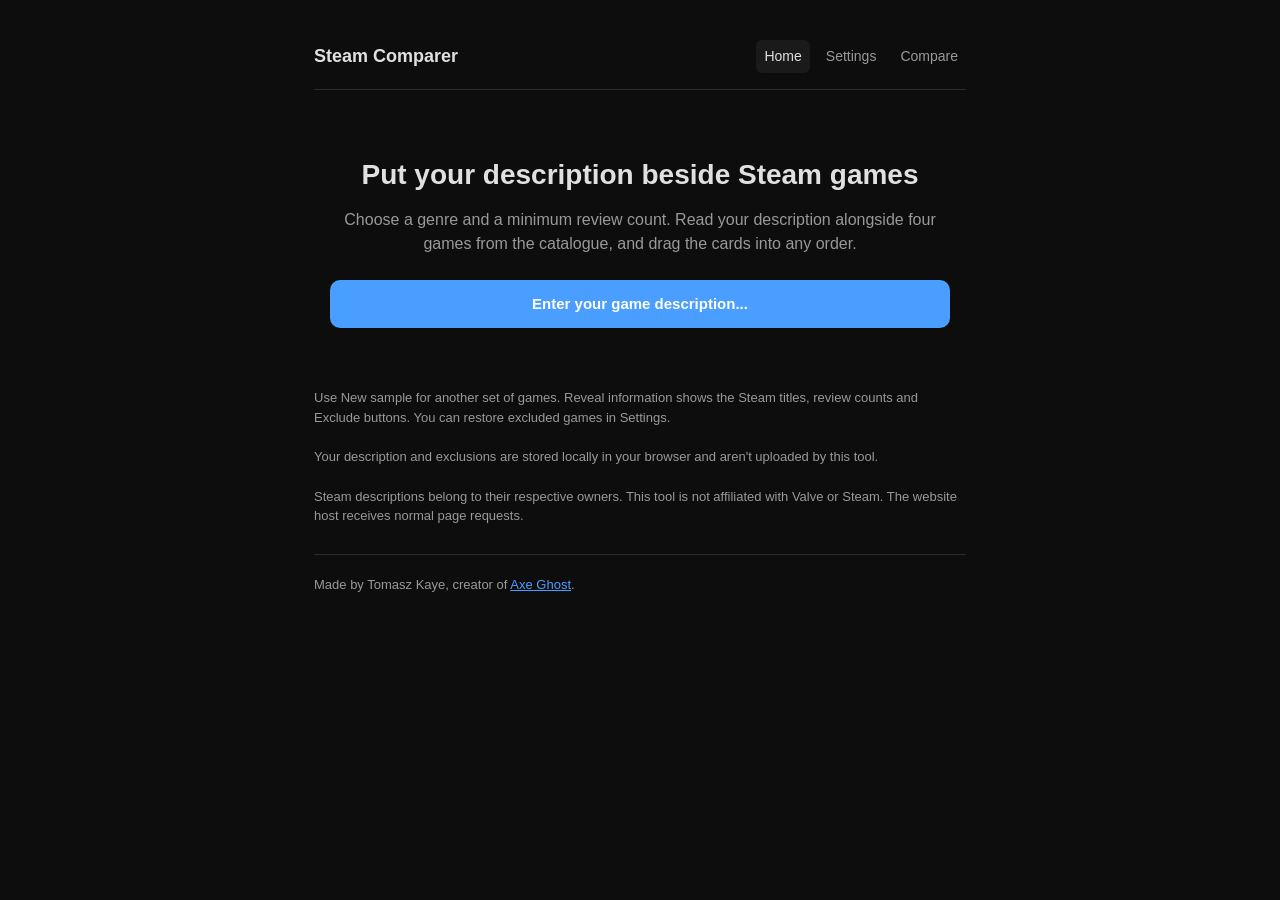
==== static/index.html @ e2fc807a "Clarify homepage description entry button" ====
<!DOCTYPE html>
<html lang="en">
<head>
<meta charset="UTF-8">
<meta name="viewport" content="width=device-width, initial-scale=1.0">
<meta name="description" content="Put your game description alongside four Steam descriptions. Filter by genre and review count, rearrange the cards, and exclude familiar games.">
<title>Steam Description Comparer</title>
<link rel="icon" type="image/svg+xml" href="favicon.svg">
<link rel="stylesheet" href="style.css?v=4">
</head>
<body>
<div class="container">
  <header>
    <h1>Steam Comparer</h1>
    <nav aria-label="Main navigation">
      <a href="index.html" aria-current="page">Home</a>
      <a href="settings.html">Settings</a>
      <a href="compare.html">Compare</a>
    </nav>
  </header>
  <div class="hero">
    <h2>Put your description beside Steam games</h2>
    <p>Choose a genre and a minimum review count. Read your description alongside four games from the catalogue, and drag the cards into any order.</p>
    <div class="hero-links">
      <a href="settings.html" class="btn btn-primary btn-block">Enter your game description...</a>
    </div>
  </div>
  <p class="page-note">Use New sample for another set of games. Reveal information shows the Steam titles, review counts and Exclude buttons. You can restore excluded games in Settings.</p>
  <p class="page-note">Your description and exclusions are stored locally in your browser and aren't uploaded by this tool.</p>
  <p class="page-note">Steam descriptions belong to their respective owners. This tool is not affiliated with Valve or Steam. The website host receives normal page requests.</p>
  <hr class="footer-divider">
  <footer class="page-note"><p>Made by Tomasz Kaye, creator of <a href="https://store.steampowered.com/app/2712670/Axe_Ghost/">Axe Ghost</a>.</p></footer>
</div>

</body>
</html>
---- static/style.css ----
:root {
  --bg: #0d0d0d;
  --surface: #1a1a1a;
  --surface2: #242424;
  --border: #2a2a2a;
  --text: #e0e0e0;
  --text2: #999;
  --accent: #4a9eff;
  --accent-dim: #2a5a9e;
  --green: #4caf50;
  --radius: 10px;
}

*, *::before, *::after { box-sizing: border-box; margin: 0; padding: 0; }
[hidden] { display: none !important; }

body {
  font-family: -apple-system, BlinkMacSystemFont, "Segoe UI", Roboto, sans-serif;
  background: var(--bg);
  color: var(--text);
  line-height: 1.5;
  min-height: 100vh;
}

.container { max-width: 700px; margin: 0 auto; padding: 16px; }
a { color: var(--accent); }

header {
  display: flex;
  align-items: center;
  justify-content: space-between;
  gap: 16px;
  padding: 16px 0;
  border-bottom: 1px solid var(--border);
  margin-bottom: 24px;
}
header h1 { font-size: 18px; font-weight: 600; }
header nav { display: flex; gap: 8px; flex-wrap: wrap; }
header nav a {
  color: var(--text2);
  text-decoration: none;
  font-size: 14px;
  padding: 6px 8px;
  border-radius: 6px;
}
header nav a:hover, header nav a[aria-current="page"] { color: var(--text); background: var(--surface); }

h2 { font-size: 22px; font-weight: 600; margin-bottom: 16px; }
h3 { font-size: 16px; font-weight: 500; margin-bottom: 12px; color: var(--text2); }
p { color: var(--text2); margin-bottom: 12px; }
label { display: block; font-size: 14px; font-weight: 500; margin-bottom: 6px; color: var(--text2); }

textarea, select, input {
  width: 100%;
  background: var(--surface);
  border: 1px solid var(--border);
  border-radius: var(--radius);
  color: var(--text);
  padding: 12px;
  font-size: 15px;
  font-family: inherit;
}
textarea:focus, select:focus, input:focus { outline: none; border-color: var(--accent); }
textarea { resize: vertical; min-height: 120px; }
select { cursor: pointer; }
.form-group { margin-bottom: 20px; }

.btn {
  display: inline-flex;
  align-items: center;
  justify-content: center;
  gap: 8px;
  padding: 12px 24px;
  border: none;
  border-radius: var(--radius);
  font-size: 15px;
  font-weight: 600;
  cursor: pointer;
  min-height: 48px;
  text-decoration: none;
}
.btn-primary { background: var(--accent); color: #fff; }
.btn-primary:hover { background: #3a8eef; }
.btn-secondary { background: var(--surface); color: var(--text); border: 1px solid var(--border); }
.btn-secondary:hover { background: var(--surface2); }
.btn-block { width: 100%; }
button:disabled { opacity: .45; cursor: not-allowed; }
button:focus-visible, a:focus-visible { outline: 2px solid var(--accent); outline-offset: 3px; }
.actions { display: flex; gap: 12px; margin-top: 24px; flex-wrap: wrap; }
.actions .btn { flex: 1; min-width: 120px; }

.status { padding: 14px 16px; border-radius: var(--radius); margin-bottom: 16px; font-weight: 500; }
.status-success { background: rgba(76, 175, 80, .15); color: var(--green); border: 1px solid rgba(76, 175, 80, .3); }
.status-info { background: rgba(74, 158, 255, .1); color: var(--accent); border: 1px solid rgba(74, 158, 255, .2); }
.page-note { font-size: 13px; margin-top: 20px; overflow-wrap: anywhere; }
.page-note:empty { display: none; }
.footer-divider { border: 0; border-top: 1px solid var(--border); margin-top: 28px; }
footer.page-note { padding-top: 20px; margin-top: 0; }

.hero { text-align: center; padding: 40px 16px; }
.hero h2 { font-size: 28px; margin-bottom: 12px; }
.hero p { font-size: 16px; margin-bottom: 24px; }
.hero-links { display: flex; flex-direction: column; gap: 12px; max-width: 300px; margin: 0 auto; }
.empty-state { text-align: center; padding: 48px 16px; color: var(--text2); }
.empty-state p { font-size: 15px; }

.settings-section { margin-top: 36px; padding-top: 24px; border-top: 1px solid var(--border); }
.excluded-games { list-style: none; margin: 16px 0; }
.excluded-games li { display: flex; align-items: center; justify-content: space-between; gap: 16px; padding: 12px 0; border-bottom: 1px solid var(--border); }
.excluded-games li > div { min-width: 0; overflow-wrap: anywhere; }
.excluded-games .btn { flex-shrink: 0; padding: 8px 16px; }

/* Descriptions stay in one movable group, including the user's draft. */
.comparison-container { max-width: 800px; }
.comparison-toolbar { display: flex; align-items: flex-start; justify-content: space-between; gap: 20px; margin-bottom: 12px; }
.comparison-toolbar h2 { margin-bottom: 6px; }
.comparison-toolbar p { margin-bottom: 0; font-size: 14px; }
.comparison-toolbar .btn { flex-shrink: 0; }
.comparison-toolbar-actions { display: flex; flex-wrap: wrap; justify-content: flex-end; gap: 10px; }
.comparison-pool-note { font-size: 13px; margin-bottom: 20px; }
.description-column { display: flex; flex-direction: column; gap: 18px; }
.description-card {
  min-width: 0;
  display: flex;
  flex-direction: column;
  border: 1px solid var(--border);
  border-radius: var(--radius);
  background: var(--surface);
  padding: 18px;
  overflow-wrap: anywhere;
}
.description-card-heading { display: flex; align-items: flex-start; gap: 10px; margin-bottom: 18px; }
.description-card h3 { font-size: 16px; line-height: 1.4; color: var(--text); margin: 0 0 5px; font-weight: 600; }
.description-game-title a { color: var(--text); text-decoration-color: var(--text2); text-underline-offset: 3px; }
.description-game-title a:hover { color: var(--accent); }
.description-game-title { margin-bottom: 5px; font-weight: 600; }
.steam-game-information { margin-bottom: 16px; }
.description-source { font-size: 12px; margin: 0; }
.description-drag-handle {
  display: flex;
  align-items: center;
  justify-content: center;
  color: var(--text2);
  width: 30px;
  min-height: 40px;
  margin: -8px 0 0 -6px;
  flex-shrink: 0;
  font-size: 20px;
  cursor: grab;
  touch-action: none;
  user-select: none;
}
.description-drag-handle:active { cursor: grabbing; }
.description-text { color: var(--text); font-size: 15px; line-height: 1.7; white-space: pre-wrap; margin: 0 0 24px; }
.description-card-actions { display: flex; align-items: center; justify-content: space-between; gap: 12px; margin-top: auto; }
.description-move-controls { display: flex; gap: 6px; }
.description-move-controls button {
  width: 38px;
  min-height: 38px;
  border: 1px solid var(--border);
  background: var(--surface2);
  color: var(--text);
  border-radius: 6px;
  font-size: 19px;
  cursor: pointer;
}
.description-move-controls button:disabled { cursor: not-allowed; }
.exclude-game-btn { min-height: 38px; font-size: 13px; padding: 8px 14px; }
.description-drag-placeholder { opacity: .3; border-style: dashed; }
.description-being-dragged { box-shadow: 0 4px 18px rgba(74, 158, 255, .18); }

@media (min-width: 600px) {
  .container { padding: 24px; }
  .hero-links { flex-direction: row; max-width: none; }
}
@media (max-width: 480px) {
  header { align-items: flex-start; flex-direction: column; gap: 10px; }
  header nav { gap: 2px; }
  header nav a { padding: 5px 8px; }
  .comparison-toolbar { flex-direction: column; gap: 14px; }
  .comparison-toolbar-actions { width: 100%; }
  .comparison-toolbar .btn { width: 100%; }
}
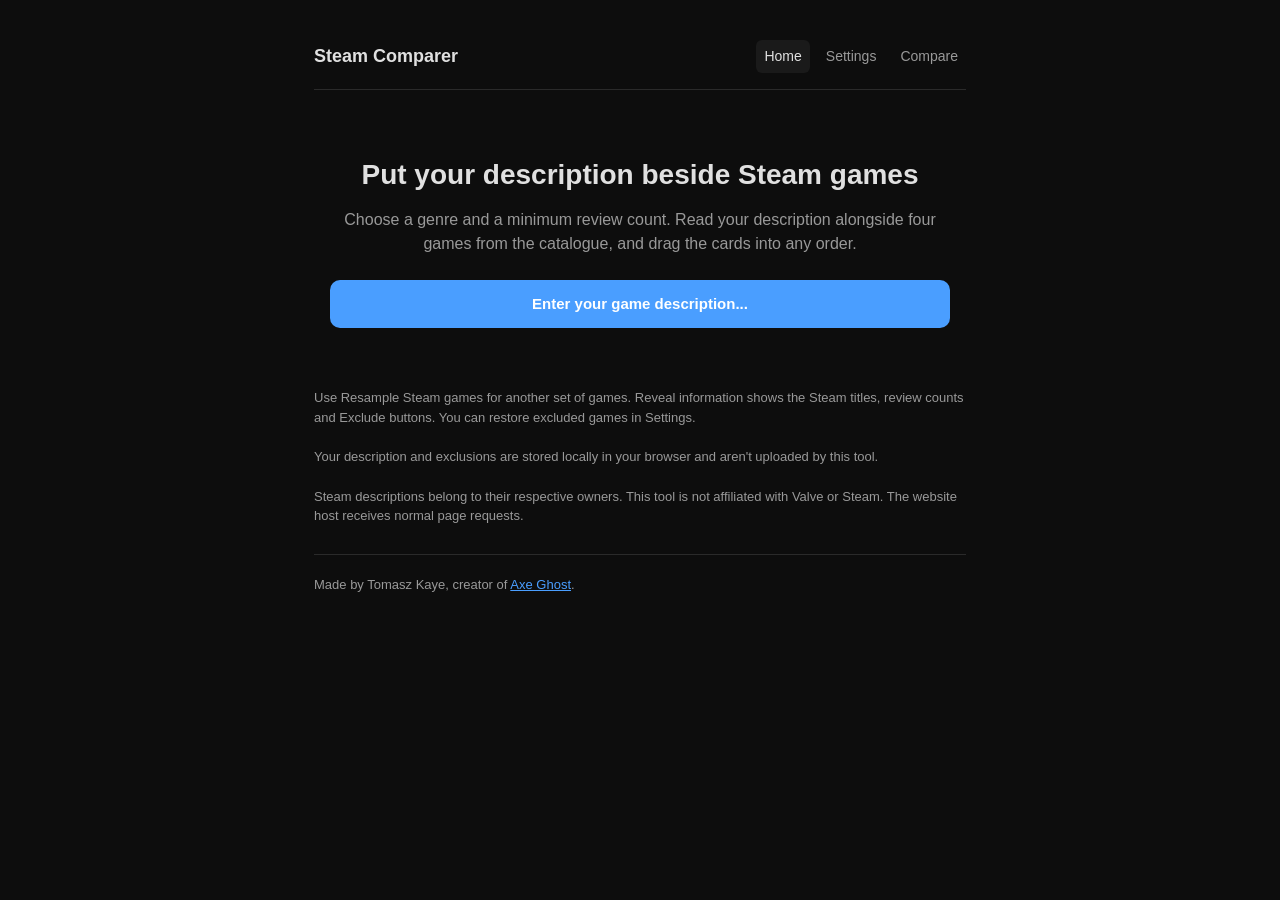
==== commit 6763f724: "Copy comparison descriptions and clarify resampling control" ====
--- a/static/index.html
+++ b/static/index.html
@@ -6,7 +6,7 @@
 <meta name="description" content="Put your game description alongside four Steam descriptions. Filter by genre and review count, rearrange the cards, and exclude familiar games.">
 <title>Steam Description Comparer</title>
 <link rel="icon" type="image/svg+xml" href="favicon.svg">
-<link rel="stylesheet" href="style.css?v=4">
+<link rel="stylesheet" href="style.css?v=5">
 </head>
 <body>
 <div class="container">
@@ -25,7 +25,7 @@
       <a href="settings.html" class="btn btn-primary btn-block">Enter your game description...</a>
     </div>
   </div>
-  <p class="page-note">Use New sample for another set of games. Reveal information shows the Steam titles, review counts and Exclude buttons. You can restore excluded games in Settings.</p>
+  <p class="page-note">Use Resample Steam games for another set of games. Reveal information shows the Steam titles, review counts and Exclude buttons. You can restore excluded games in Settings.</p>
   <p class="page-note">Your description and exclusions are stored locally in your browser and aren't uploaded by this tool.</p>
   <p class="page-note">Steam descriptions belong to their respective owners. This tool is not affiliated with Valve or Steam. The website host receives normal page requests.</p>
   <hr class="footer-divider">
--- a/static/style.css
+++ b/static/style.css
@@ -112,11 +112,11 @@
 
 /* Descriptions stay in one movable group, including the user's draft. */
 .comparison-container { max-width: 800px; }
-.comparison-toolbar { display: flex; align-items: flex-start; justify-content: space-between; gap: 20px; margin-bottom: 12px; }
+.comparison-toolbar { display: flex; flex-direction: column; align-items: stretch; gap: 14px; margin-bottom: 12px; }
 .comparison-toolbar h2 { margin-bottom: 6px; }
 .comparison-toolbar p { margin-bottom: 0; font-size: 14px; }
 .comparison-toolbar .btn { flex-shrink: 0; }
-.comparison-toolbar-actions { display: flex; flex-wrap: wrap; justify-content: flex-end; gap: 10px; }
+.comparison-toolbar-actions { display: flex; flex-wrap: wrap; gap: 10px; }
 .comparison-pool-note { font-size: 13px; margin-bottom: 20px; }
 .description-column { display: flex; flex-direction: column; gap: 18px; }
 .description-card {
@@ -177,7 +177,6 @@
   header { align-items: flex-start; flex-direction: column; gap: 10px; }
   header nav { gap: 2px; }
   header nav a { padding: 5px 8px; }
-  .comparison-toolbar { flex-direction: column; gap: 14px; }
   .comparison-toolbar-actions { width: 100%; }
   .comparison-toolbar .btn { width: 100%; }
 }
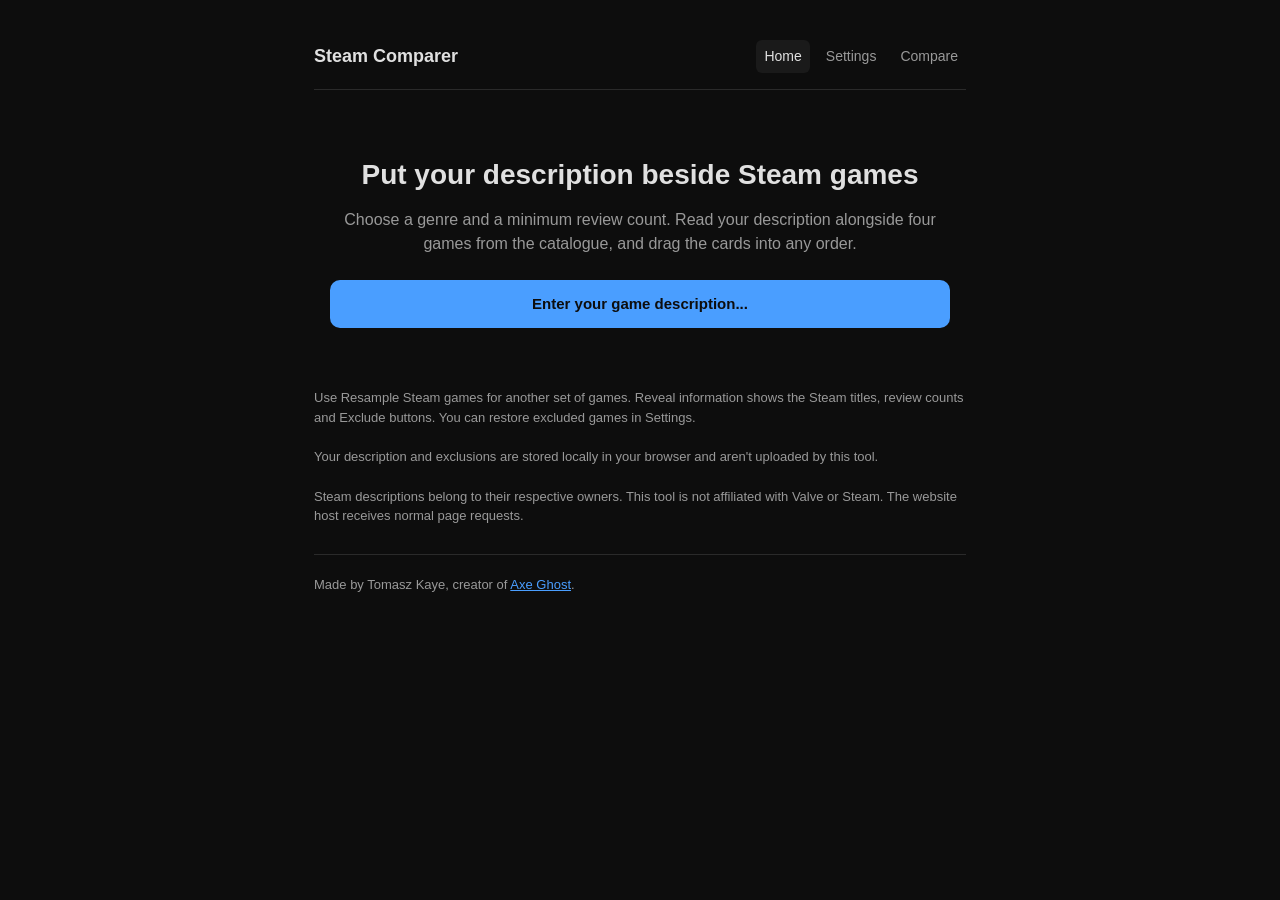
==== commit 526e32c0: "Improve primary button text contrast" ====
--- a/static/index.html
+++ b/static/index.html
@@ -6,7 +6,7 @@
 <meta name="description" content="Put your game description alongside four Steam descriptions. Filter by genre and review count, rearrange the cards, and exclude familiar games.">
 <title>Steam Description Comparer</title>
 <link rel="icon" type="image/svg+xml" href="favicon.svg">
-<link rel="stylesheet" href="style.css?v=5">
+<link rel="stylesheet" href="style.css?v=6">
 </head>
 <body>
 <div class="container">
--- a/static/style.css
+++ b/static/style.css
@@ -79,7 +79,7 @@
   min-height: 48px;
   text-decoration: none;
 }
-.btn-primary { background: var(--accent); color: #fff; }
+.btn-primary { background: var(--accent); color: var(--bg); }
 .btn-primary:hover { background: #3a8eef; }
 .btn-secondary { background: var(--surface); color: var(--text); border: 1px solid var(--border); }
 .btn-secondary:hover { background: var(--surface2); }
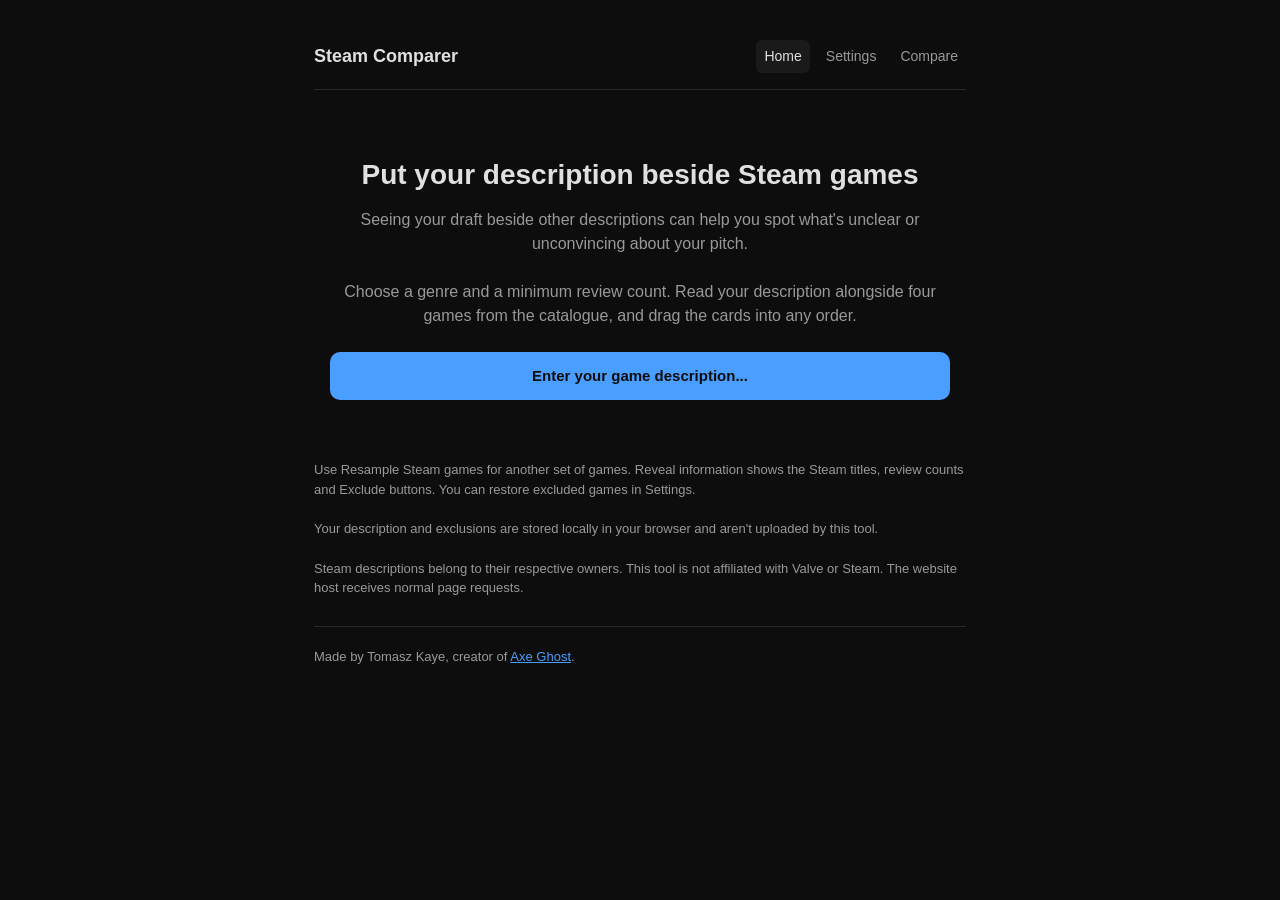
==== commit e089d5c5: "Explain the benefit of comparing descriptions" ====
--- a/static/index.html
+++ b/static/index.html
@@ -20,6 +20,7 @@
   </header>
   <div class="hero">
     <h2>Put your description beside Steam games</h2>
+    <p>Seeing your draft beside other descriptions can help you spot what's unclear or unconvincing about your pitch.</p>
     <p>Choose a genre and a minimum review count. Read your description alongside four games from the catalogue, and drag the cards into any order.</p>
     <div class="hero-links">
       <a href="settings.html" class="btn btn-primary btn-block">Enter your game description...</a>
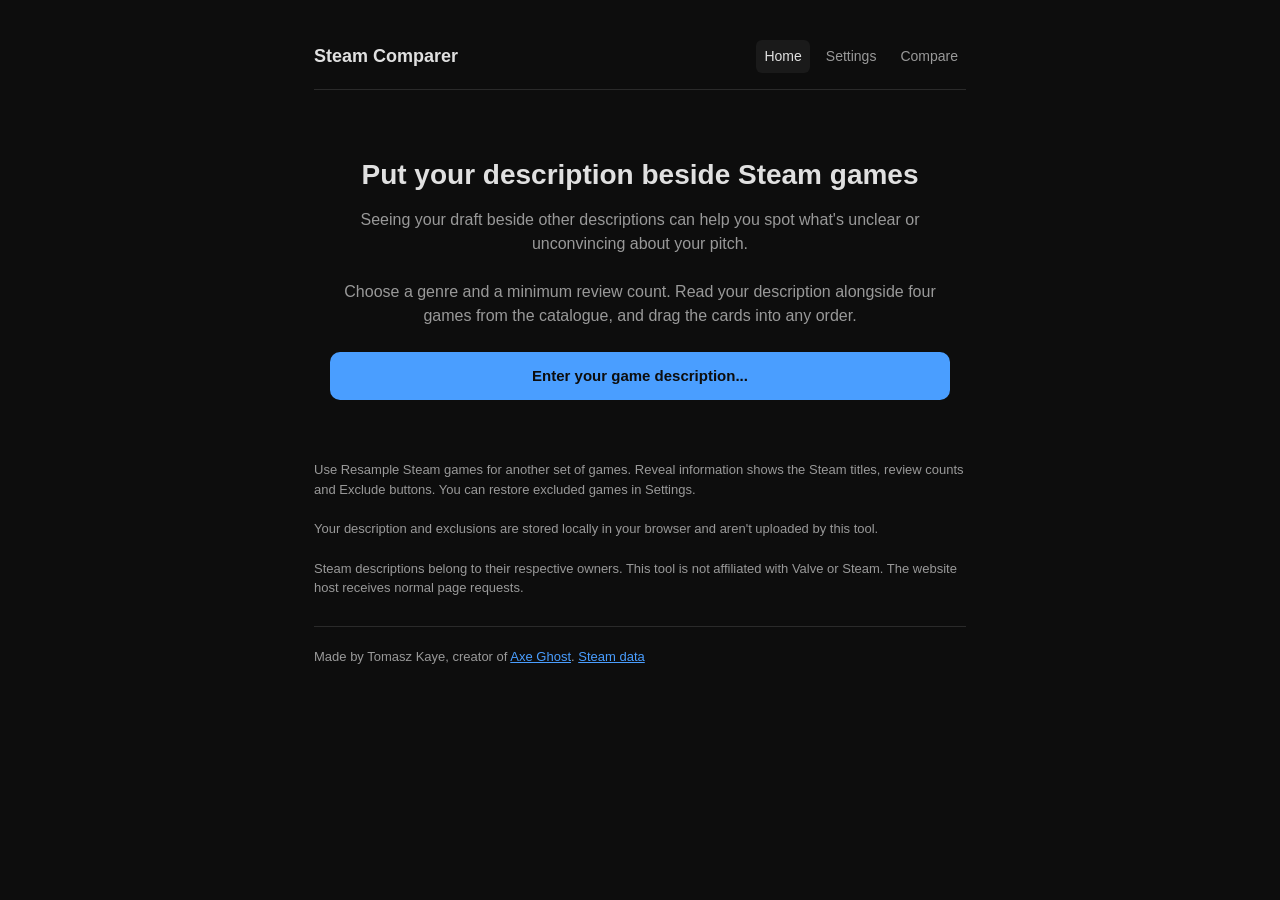
==== commit 22918267: "Publish a Steam data disclaimer linked from each footer" ====
--- a/static/index.html
+++ b/static/index.html
@@ -30,7 +30,7 @@
   <p class="page-note">Your description and exclusions are stored locally in your browser and aren't uploaded by this tool.</p>
   <p class="page-note">Steam descriptions belong to their respective owners. This tool is not affiliated with Valve or Steam. The website host receives normal page requests.</p>
   <hr class="footer-divider">
-  <footer class="page-note"><p>Made by Tomasz Kaye, creator of <a href="https://store.steampowered.com/app/2712670/Axe_Ghost/">Axe Ghost</a>.</p></footer>
+  <footer class="page-note"><p>Made by Tomasz Kaye, creator of <a href="https://store.steampowered.com/app/2712670/Axe_Ghost/">Axe Ghost</a>. <a href="steam-data.html">Steam data</a></p></footer>
 </div>
 
 </body>
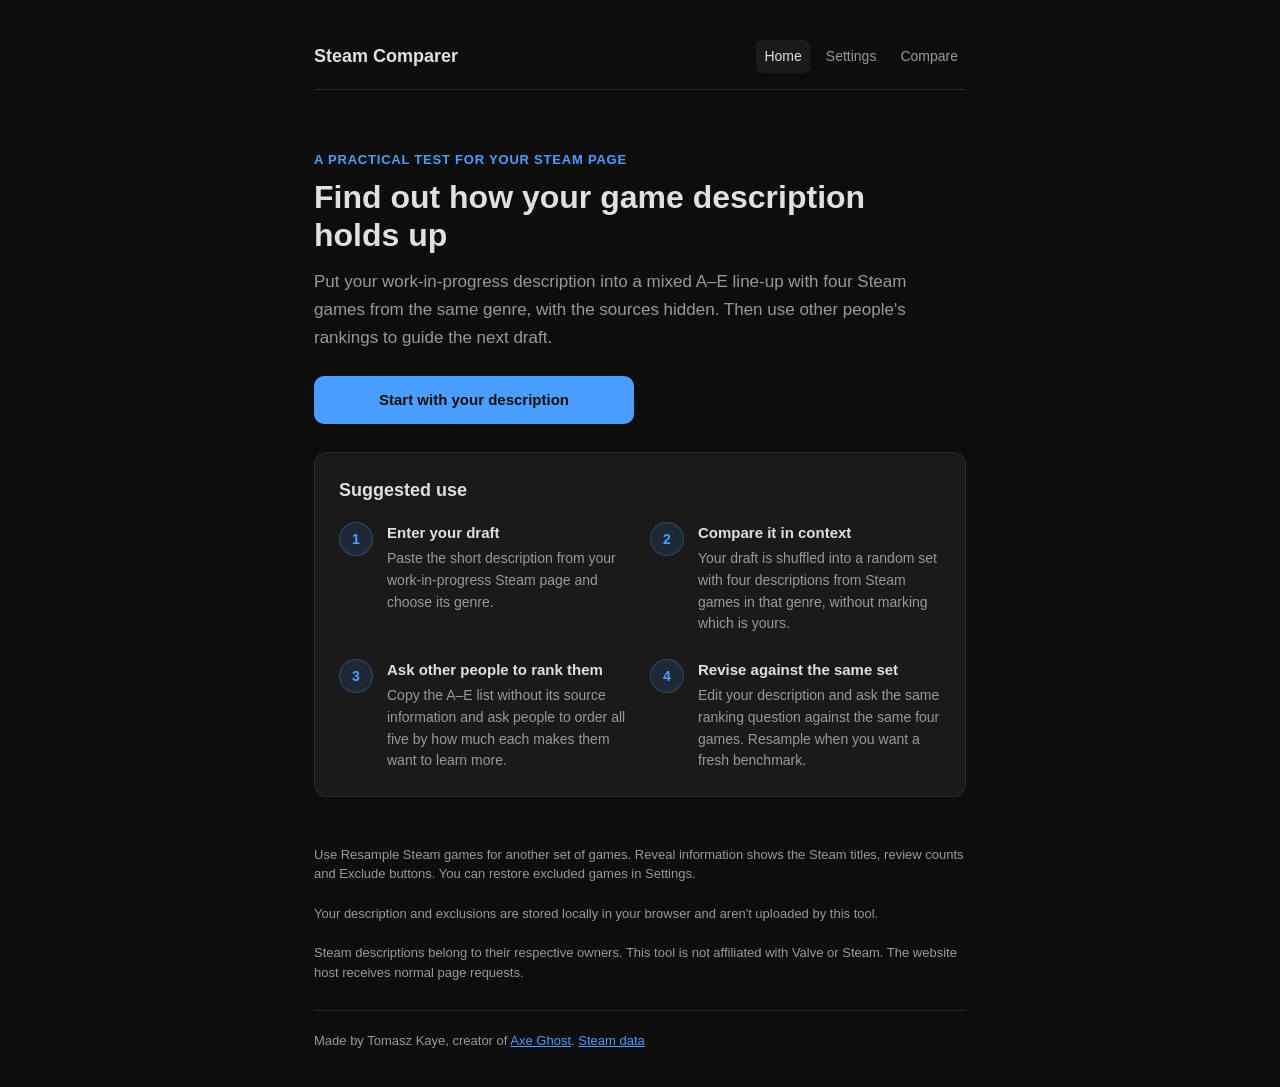
==== commit f73032b1: "Feature homepage description-testing flow" ====
--- a/static/index.html
+++ b/static/index.html
@@ -3,10 +3,10 @@
 <head>
 <meta charset="UTF-8">
 <meta name="viewport" content="width=device-width, initial-scale=1.0">
-<meta name="description" content="Put your game description alongside four Steam descriptions. Filter by genre and review count, rearrange the cards, and exclude familiar games.">
+<meta name="description" content="Test your work-in-progress Steam description against four games from the same genre, ask people to rank the five without seeing their sources, then revise against the same benchmark.">
 <title>Steam Description Comparer</title>
 <link rel="icon" type="image/svg+xml" href="favicon.svg">
-<link rel="stylesheet" href="style.css?v=6">
+<link rel="stylesheet" href="style.css?v=7">
 </head>
 <body>
 <div class="container">
@@ -18,14 +18,35 @@
       <a href="compare.html">Compare</a>
     </nav>
   </header>
-  <div class="hero">
-    <h2>Put your description beside Steam games</h2>
-    <p>Seeing your draft beside other descriptions can help you spot what's unclear or unconvincing about your pitch.</p>
-    <p>Choose a genre and a minimum review count. Read your description alongside four games from the catalogue, and drag the cards into any order.</p>
+  <main class="hero">
+    <p class="hero-kicker">A practical test for your Steam page</p>
+    <h2>Find out how your game description holds up</h2>
+    <p class="hero-intro">Put your work-in-progress description into a mixed A–E line-up with four Steam games from the same genre, with the sources hidden. Then use other people's rankings to guide the next draft.</p>
     <div class="hero-links">
-      <a href="settings.html" class="btn btn-primary btn-block">Enter your game description...</a>
+      <a href="settings.html" class="btn btn-primary btn-block">Start with your description</a>
     </div>
-  </div>
+    <section class="suggested-use" aria-labelledby="suggested-use-heading">
+      <h3 id="suggested-use-heading">Suggested use</h3>
+      <ol class="suggested-use-flow" role="list">
+        <li>
+          <span class="suggested-use-step" aria-label="Step 1">1</span>
+          <div><h4>Enter your draft</h4><p>Paste the short description from your work-in-progress Steam page and choose its genre.</p></div>
+        </li>
+        <li>
+          <span class="suggested-use-step" aria-label="Step 2">2</span>
+          <div><h4>Compare it in context</h4><p>Your draft is shuffled into a random set with four descriptions from Steam games in that genre, without marking which is yours.</p></div>
+        </li>
+        <li>
+          <span class="suggested-use-step" aria-label="Step 3">3</span>
+          <div><h4>Ask other people to rank them</h4><p>Copy the A–E list without its source information and ask people to order all five by how much each makes them want to learn more.</p></div>
+        </li>
+        <li>
+          <span class="suggested-use-step" aria-label="Step 4">4</span>
+          <div><h4>Revise against the same set</h4><p>Edit your description and ask the same ranking question against the same four games. Resample when you want a fresh benchmark.</p></div>
+        </li>
+      </ol>
+    </section>
+  </main>
   <p class="page-note">Use Resample Steam games for another set of games. Reveal information shows the Steam titles, review counts and Exclude buttons. You can restore excluded games in Settings.</p>
   <p class="page-note">Your description and exclusions are stored locally in your browser and aren't uploaded by this tool.</p>
   <p class="page-note">Steam descriptions belong to their respective owners. This tool is not affiliated with Valve or Steam. The website host receives normal page requests.</p>
--- a/static/style.css
+++ b/static/style.css
@@ -97,10 +97,42 @@
 .footer-divider { border: 0; border-top: 1px solid var(--border); margin-top: 28px; }
 footer.page-note { padding-top: 20px; margin-top: 0; }
 
-.hero { text-align: center; padding: 40px 16px; }
-.hero h2 { font-size: 28px; margin-bottom: 12px; }
-.hero p { font-size: 16px; margin-bottom: 24px; }
-.hero-links { display: flex; flex-direction: column; gap: 12px; max-width: 300px; margin: 0 auto; }
+.hero { padding: 36px 0 28px; }
+.hero-kicker {
+  color: var(--accent);
+  font-size: 13px;
+  font-weight: 700;
+  letter-spacing: .06em;
+  margin-bottom: 8px;
+  text-transform: uppercase;
+}
+.hero h2 { font-size: 32px; line-height: 1.2; margin-bottom: 14px; max-width: 580px; }
+.hero-intro { font-size: 17px; line-height: 1.65; margin-bottom: 24px; max-width: 640px; }
+.suggested-use {
+  background: var(--surface);
+  border: 1px solid var(--border);
+  border-radius: calc(var(--radius) + 2px);
+  padding: 24px;
+}
+.suggested-use > h3 { color: var(--text); font-size: 18px; font-weight: 600; margin-bottom: 18px; }
+.suggested-use-flow { display: grid; gap: 20px; list-style: none; }
+.suggested-use-flow li { display: flex; align-items: flex-start; gap: 14px; min-width: 0; }
+.suggested-use-step {
+  align-items: center;
+  background: rgba(74, 158, 255, .12);
+  border: 1px solid rgba(74, 158, 255, .28);
+  border-radius: 50%;
+  color: var(--accent);
+  display: inline-flex;
+  flex: 0 0 34px;
+  font-size: 14px;
+  font-weight: 700;
+  height: 34px;
+  justify-content: center;
+}
+.suggested-use-flow h4 { color: var(--text); font-size: 15px; font-weight: 600; line-height: 1.4; margin-bottom: 5px; }
+.suggested-use-flow p { font-size: 14px; line-height: 1.55; margin-bottom: 0; }
+.hero-links { display: flex; flex-direction: column; gap: 12px; max-width: 320px; margin: 0 0 28px; }
 .empty-state { text-align: center; padding: 48px 16px; color: var(--text2); }
 .empty-state p { font-size: 15px; }
 
@@ -171,12 +203,15 @@
 
 @media (min-width: 600px) {
   .container { padding: 24px; }
-  .hero-links { flex-direction: row; max-width: none; }
+  .suggested-use-flow { grid-template-columns: repeat(2, minmax(0, 1fr)); row-gap: 24px; }
 }
 @media (max-width: 480px) {
   header { align-items: flex-start; flex-direction: column; gap: 10px; }
   header nav { gap: 2px; }
   header nav a { padding: 5px 8px; }
+  .hero { padding-top: 24px; }
+  .hero h2 { font-size: 28px; }
+  .suggested-use { padding: 20px 18px; }
   .comparison-toolbar-actions { width: 100%; }
   .comparison-toolbar .btn { width: 100%; }
 }
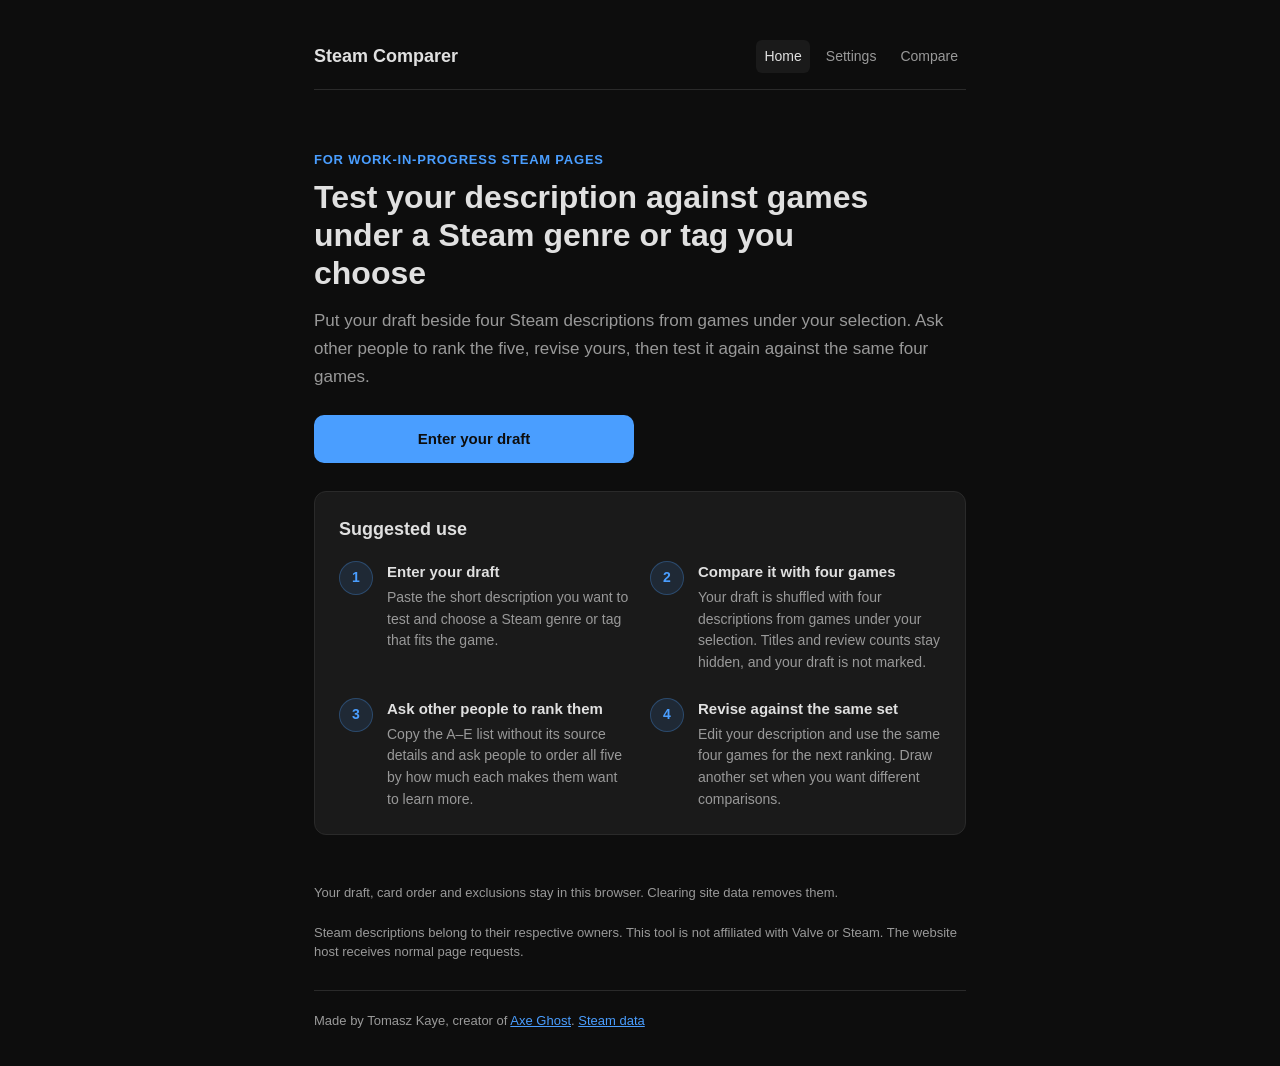
==== commit fd3b4952: "Align Steam comparison flow copy" ====
--- a/static/index.html
+++ b/static/index.html
@@ -3,10 +3,10 @@
 <head>
 <meta charset="UTF-8">
 <meta name="viewport" content="width=device-width, initial-scale=1.0">
-<meta name="description" content="Test your work-in-progress Steam description against four games from the same genre, ask people to rank the five without seeing their sources, then revise against the same benchmark.">
+<meta name="description" content="Compare your work-in-progress Steam description with four games under a Steam genre or tag you choose, ask people to rank the five, then revise against the same four games.">
 <title>Steam Description Comparer</title>
 <link rel="icon" type="image/svg+xml" href="favicon.svg">
-<link rel="stylesheet" href="style.css?v=7">
+<link rel="stylesheet" href="style.css?v=8">
 </head>
 <body>
 <div class="container">
@@ -19,36 +19,35 @@
     </nav>
   </header>
   <main class="hero">
-    <p class="hero-kicker">A practical test for your Steam page</p>
-    <h2>Find out how your game description holds up</h2>
-    <p class="hero-intro">Put your work-in-progress description into a mixed A–E line-up with four Steam games from the same genre, with the sources hidden. Then use other people's rankings to guide the next draft.</p>
+    <p class="hero-kicker">For work-in-progress Steam pages</p>
+    <h2>Test your description against games under a Steam genre or tag you choose</h2>
+    <p class="hero-intro">Put your draft beside four Steam descriptions from games under your selection. Ask other people to rank the five, revise yours, then test it again against the same four games.</p>
     <div class="hero-links">
-      <a href="settings.html" class="btn btn-primary btn-block">Start with your description</a>
+      <a href="settings.html" class="btn btn-primary btn-block">Enter your draft</a>
     </div>
     <section class="suggested-use" aria-labelledby="suggested-use-heading">
       <h3 id="suggested-use-heading">Suggested use</h3>
       <ol class="suggested-use-flow" role="list">
         <li>
           <span class="suggested-use-step" aria-label="Step 1">1</span>
-          <div><h4>Enter your draft</h4><p>Paste the short description from your work-in-progress Steam page and choose its genre.</p></div>
+          <div><h4>Enter your draft</h4><p>Paste the short description you want to test and choose a Steam genre or tag that fits the game.</p></div>
         </li>
         <li>
           <span class="suggested-use-step" aria-label="Step 2">2</span>
-          <div><h4>Compare it in context</h4><p>Your draft is shuffled into a random set with four descriptions from Steam games in that genre, without marking which is yours.</p></div>
+          <div><h4>Compare it with four games</h4><p>Your draft is shuffled with four descriptions from games under your selection. Titles and review counts stay hidden, and your draft is not marked.</p></div>
         </li>
         <li>
           <span class="suggested-use-step" aria-label="Step 3">3</span>
-          <div><h4>Ask other people to rank them</h4><p>Copy the A–E list without its source information and ask people to order all five by how much each makes them want to learn more.</p></div>
+          <div><h4>Ask other people to rank them</h4><p>Copy the A–E list without its source details and ask people to order all five by how much each makes them want to learn more.</p></div>
         </li>
         <li>
           <span class="suggested-use-step" aria-label="Step 4">4</span>
-          <div><h4>Revise against the same set</h4><p>Edit your description and ask the same ranking question against the same four games. Resample when you want a fresh benchmark.</p></div>
+          <div><h4>Revise against the same set</h4><p>Edit your description and use the same four games for the next ranking. Draw another set when you want different comparisons.</p></div>
         </li>
       </ol>
     </section>
   </main>
-  <p class="page-note">Use Resample Steam games for another set of games. Reveal information shows the Steam titles, review counts and Exclude buttons. You can restore excluded games in Settings.</p>
-  <p class="page-note">Your description and exclusions are stored locally in your browser and aren't uploaded by this tool.</p>
+  <p class="page-note">Your draft, card order and exclusions stay in this browser. Clearing site data removes them.</p>
   <p class="page-note">Steam descriptions belong to their respective owners. This tool is not affiliated with Valve or Steam. The website host receives normal page requests.</p>
   <hr class="footer-divider">
   <footer class="page-note"><p>Made by Tomasz Kaye, creator of <a href="https://store.steampowered.com/app/2712670/Axe_Ghost/">Axe Ghost</a>. <a href="steam-data.html">Steam data</a></p></footer>
--- a/static/style.css
+++ b/static/style.css
@@ -136,6 +136,8 @@
 .empty-state { text-align: center; padding: 48px 16px; color: var(--text2); }
 .empty-state p { font-size: 15px; }
 
+.settings-intro { margin-bottom: 28px; }
+.settings-intro p { max-width: 640px; }
 .settings-section { margin-top: 36px; padding-top: 24px; border-top: 1px solid var(--border); }
 .excluded-games { list-style: none; margin: 16px 0; }
 .excluded-games li { display: flex; align-items: center; justify-content: space-between; gap: 16px; padding: 12px 0; border-bottom: 1px solid var(--border); }
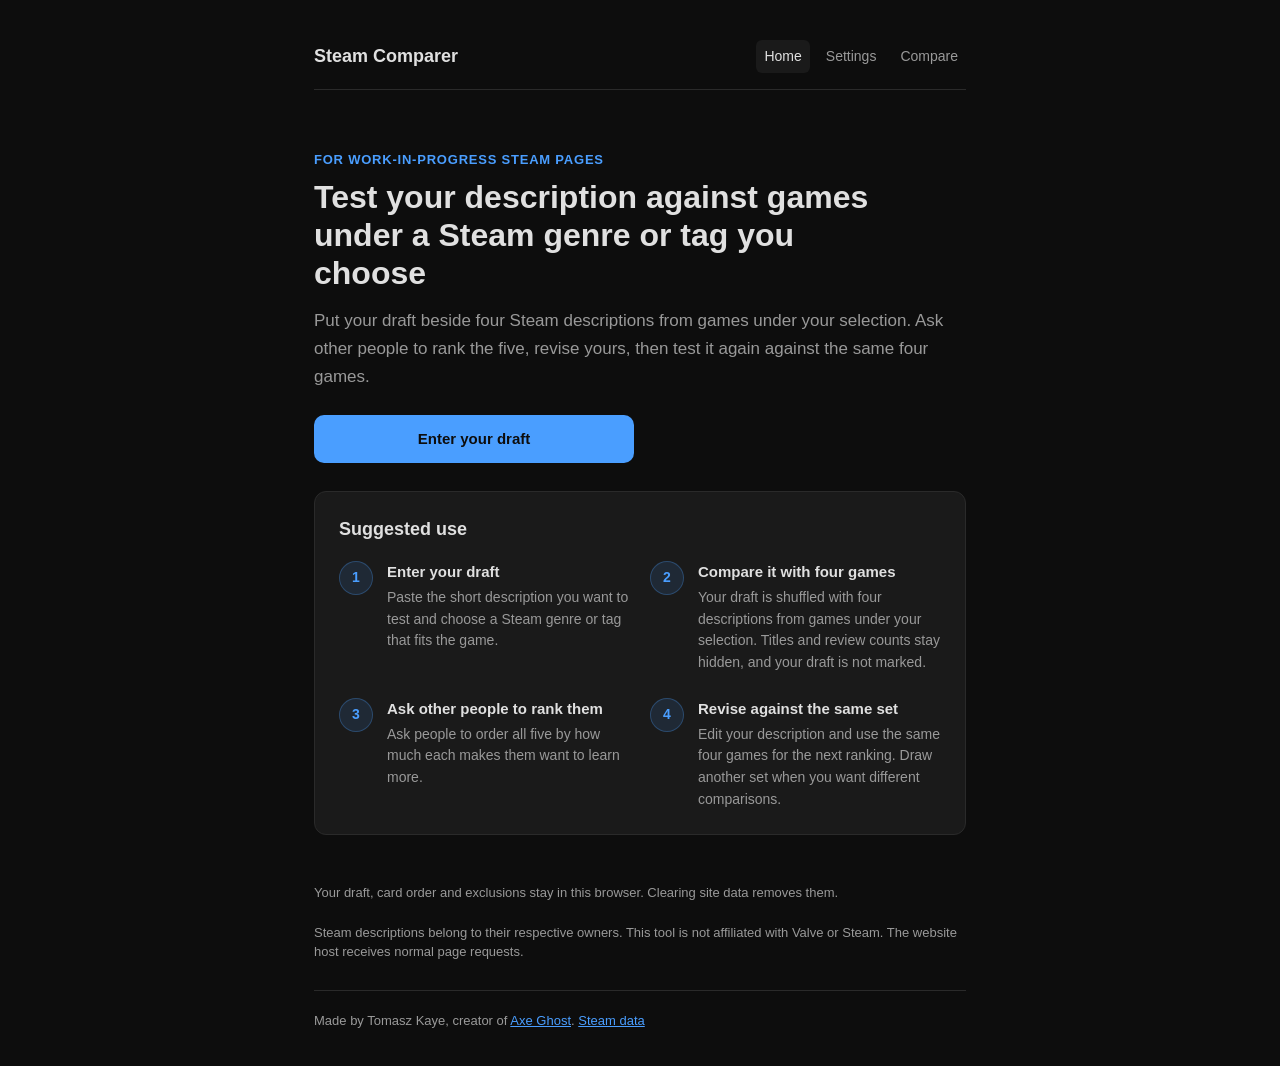
==== commit 1988d906: "Trim homepage ranking instruction" ====
--- a/static/index.html
+++ b/static/index.html
@@ -38,7 +38,7 @@
         </li>
         <li>
           <span class="suggested-use-step" aria-label="Step 3">3</span>
-          <div><h4>Ask other people to rank them</h4><p>Copy the A–E list without its source details and ask people to order all five by how much each makes them want to learn more.</p></div>
+          <div><h4>Ask other people to rank them</h4><p>Ask people to order all five by how much each makes them want to learn more.</p></div>
         </li>
         <li>
           <span class="suggested-use-step" aria-label="Step 4">4</span>
